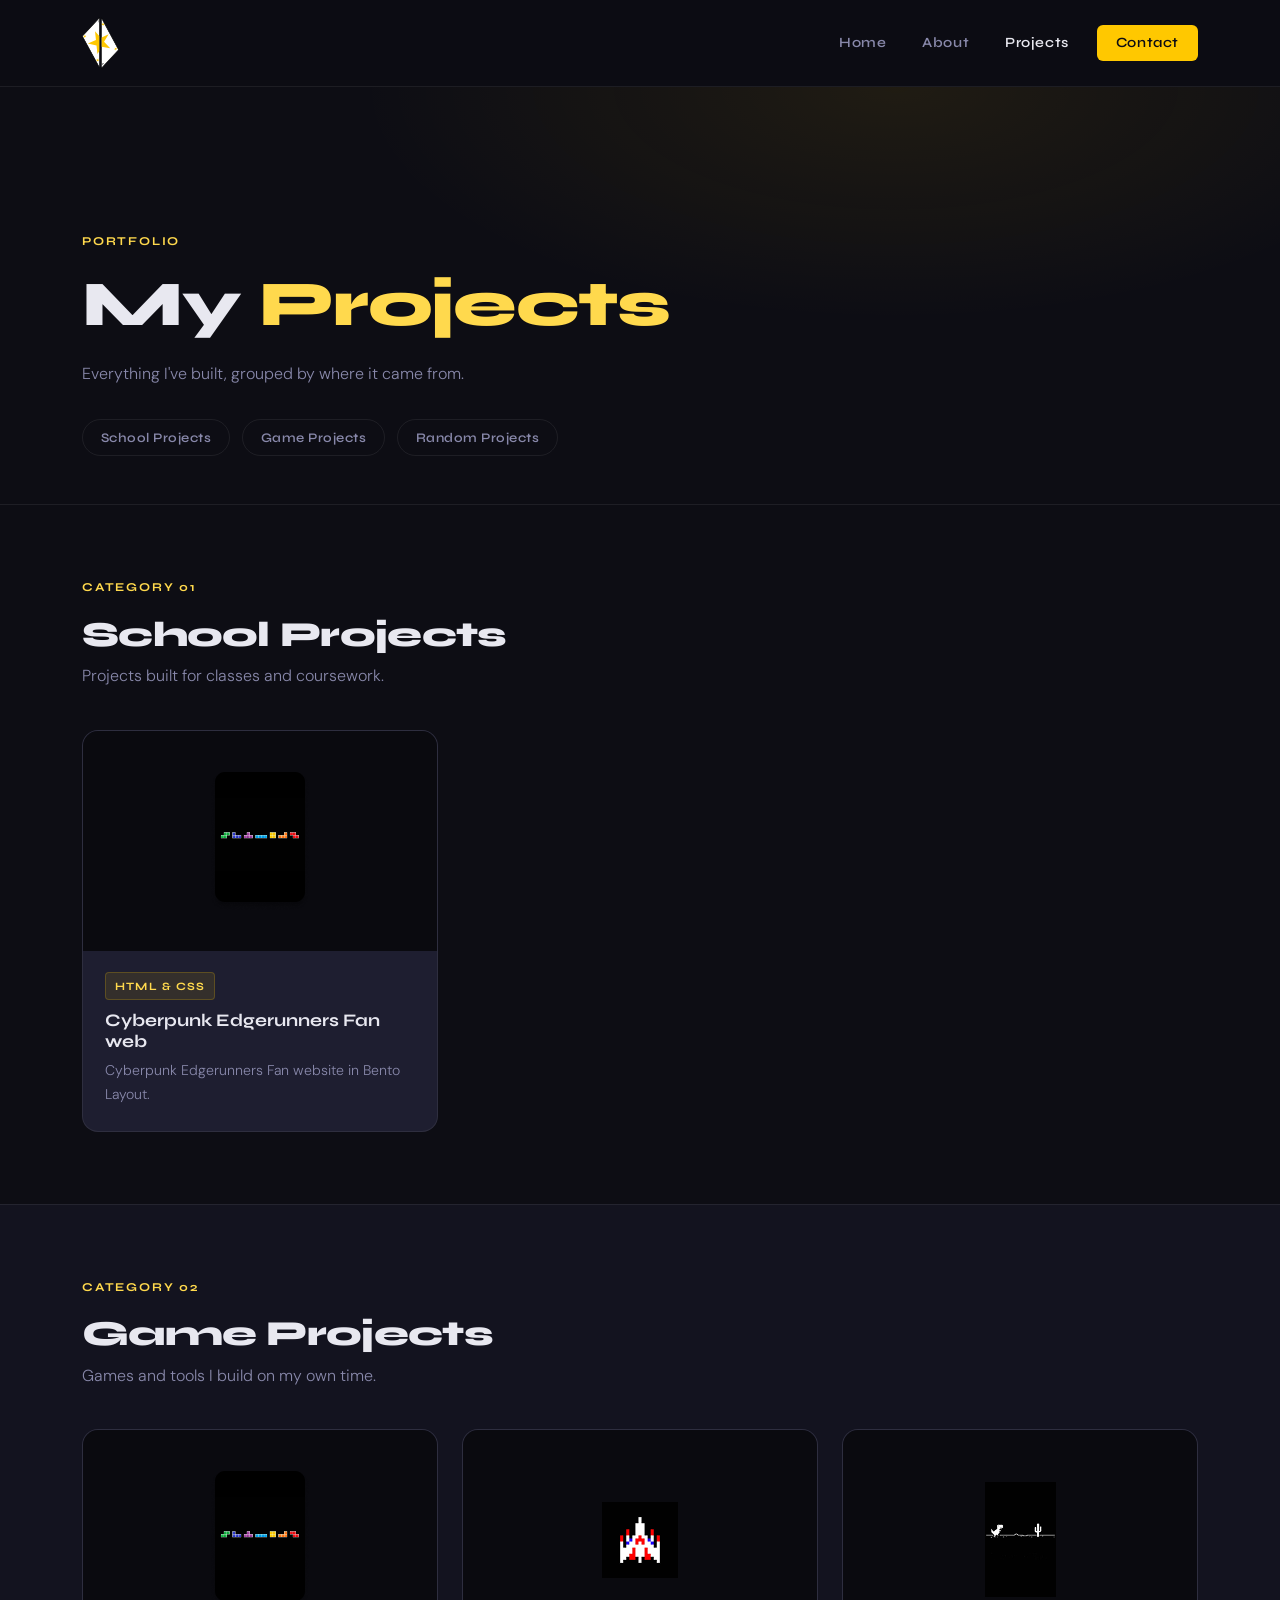
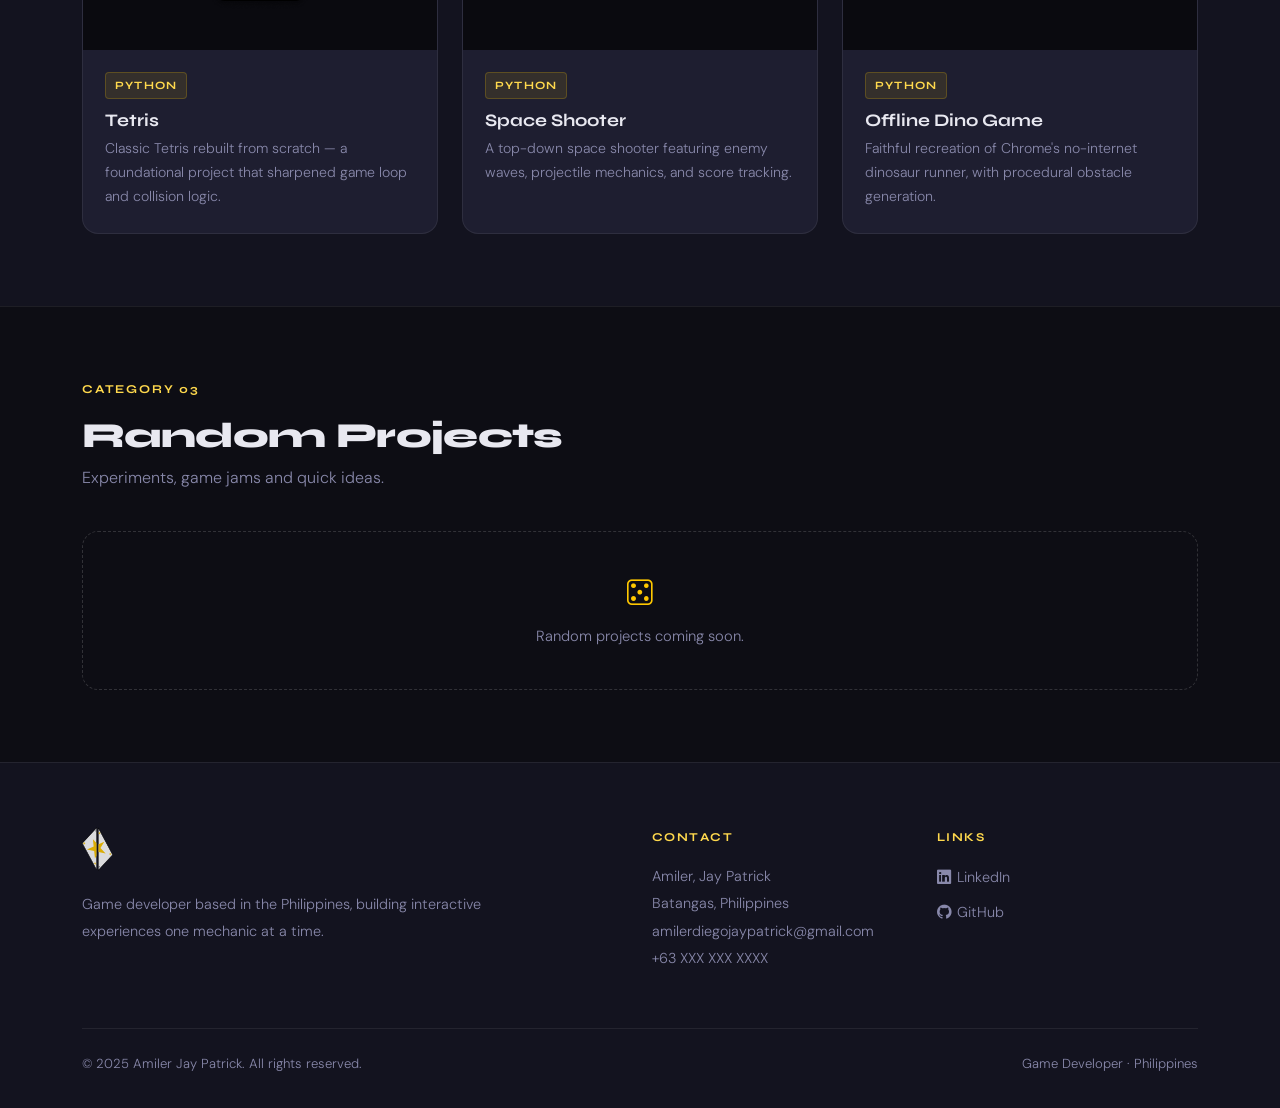
==== projects.html @ 9228428c "New Portfolio" ====
<!doctype html>
<html lang="en">

<head>
    <meta charset="utf-8">
    <meta name="viewport" content="width=device-width, initial-scale=1">
    <title>Projects — Patrick</title>
    <link rel="icon" href="assets/Amiler_Jay%20Patrick_Logo%20(9).svg">

    <!-- Bootstrap 5 + Icons -->
    <link href="https://cdn.jsdelivr.net/npm/bootstrap@5.3.3/dist/css/bootstrap.min.css" rel="stylesheet">
    <link href="https://cdn.jsdelivr.net/npm/bootstrap-icons@1.11.3/font/bootstrap-icons.min.css" rel="stylesheet">

    <!-- Google Fonts -->
    <link rel="preconnect" href="https://fonts.googleapis.com">
    <link rel="preconnect" href="https://fonts.gstatic.com" crossorigin>
    <link
        href="https://fonts.googleapis.com/css2?family=Syne:wght@400;600;700;800&family=DM+Sans:ital,wght@0,300;0,400;0,500;1,300&display=swap"
        rel="stylesheet">

    <link rel="stylesheet" href="style.css">
</head>

<body>

    <!-- NAVBAR -->
    <nav class="navbar navbar-expand-md sticky-top">
        <div class="container">
            <a class="navbar-brand" href="index.html#home" aria-label="Patrick — Home">
                <img src="Amiler_Jay Patrick_Logo (9).svg" alt="Patrick Logo">
            </a>

            <button class="navbar-toggler" type="button" data-bs-toggle="collapse" data-bs-target="#mainNav"
                aria-controls="mainNav" aria-expanded="false" aria-label="Toggle navigation">
                <span class="navbar-toggler-icon"></span>
            </button>

            <div class="collapse navbar-collapse justify-content-end" id="mainNav">
                <ul class="navbar-nav align-items-md-center gap-md-1">
                    <li class="nav-item"><a class="nav-link" href="index.html#home">Home</a></li>
                    <li class="nav-item"><a class="nav-link" href="index.html#about">About</a></li>
                    <li class="nav-item"><a class="nav-link active" href="projects.html">Projects</a></li>
                    <li class="nav-item nav-cta ms-md-2"><a class="nav-link" href="#contact">Contact</a></li>
                </ul>
            </div>
        </div>
    </nav>

    <!-- PAGE HEADER -->
    <header class="page-hero">
        <div class="container">
            <div class="section-label">Portfolio</div>
            <h1>My <em>Projects</em></h1>
            <p>Everything I've built, grouped by where it came from.</p>
            <div class="category-tabs">
                <a href="#school">School Projects</a>
                <a href="#Game">Game Projects</a>
                <a href="#random">Random Projects</a>
            </div>
        </div>
    </header>

    <!-- SCHOOL PROJECTS -->
    <section class="category-section" id="school">
        <div class="container">
            <div class="section-label">Category 01</div>
            <h2>School Projects</h2>
            <p class="category-desc">Projects built for classes and coursework.</p>
            <div class="row g-4">
                <!-- Copy a card from the Personal section here to add a school project -->
                <div class="col-md-4 col-sm-6">
                    <div class="project-card">
                        <div class="project-thumb">
                            <img src="Rectangle 4140.png" alt="Tetris project screenshot">
                        </div>
                        <div class="project-body">
                            <div class="project-tag">HTML & CSS</div>
                            <h3>Cyberpunk Edgerunners Fan web</h3>
                            <p>Cyberpunk Edgerunners Fan website in Bento Layout.</p>
                        </div>
                    </div>
                </div>
            </div>
        </div>
    </section>

    <!-- PERSONAL PROJECTS -->
    <section class="category-section alt" id="Game">
        <div class="container">
            <div class="section-label">Category 02</div>
            <h2>Game Projects</h2>
            <p class="category-desc">Games and tools I build on my own time.</p>
            <div class="row g-4">
                <div class="col-md-4 col-sm-6">
                    <div class="project-card">
                        <div class="project-thumb">
                            <img src="Rectangle 4140.png" alt="Tetris project screenshot">
                        </div>
                        <div class="project-body">
                            <div class="project-tag">Python</div>
                            <h3>Tetris</h3>
                            <p>Classic Tetris rebuilt from scratch — a foundational project that sharpened game loop and
                                collision logic.</p>
                        </div>
                    </div>
                </div>
                <div class="col-md-4 col-sm-6">
                    <div class="project-card">
                        <div class="project-thumb">
                            <img src="image 1.png" alt="Space Shooter project screenshot">
                        </div>
                        <div class="project-body">
                            <div class="project-tag">Python</div>
                            <h3>Space Shooter</h3>
                            <p>A top-down space shooter featuring enemy waves, projectile mechanics, and score tracking.
                            </p>
                        </div>
                    </div>
                </div>
                <div class="col-md-4 col-sm-6">
                    <div class="project-card">
                        <div class="project-thumb">
                            <img src="image 2.png" alt="Offline Dino Game screenshot">
                        </div>
                        <div class="project-body">
                            <div class="project-tag">Python</div>
                            <h3>Offline Dino Game</h3>
                            <p>Faithful recreation of Chrome's no-internet dinosaur runner, with procedural obstacle
                                generation.</p>
                        </div>
                    </div>
                </div>
            </div>
        </div>
    </section>

    <!-- RANDOM PROJECTS -->
    <section class="category-section" id="random">
        <div class="container">
            <div class="section-label">Category 03</div>
            <h2>Random Projects</h2>
            <p class="category-desc">Experiments, game jams and quick ideas.</p>
            <div class="row g-4">
                <div class="col-12">
                    <div class="project-empty">
                        <i class="bi bi-dice-5"></i>
                        Random projects coming soon.
                    </div>
                </div>
            </div>
        </div>
    </section>

    <!-- FOOTER / CONTACT -->
    <footer id="contact">
        <div class="container">
            <div class="row gy-4">
                <div class="col-md-5">
                    <a href="index.html#home" aria-label="Back to home">
                        <img src="Amiler_Jay Patrick_Logo (9).svg" alt="Patrick Logo"
                            style="height:44px;width:auto;margin-bottom:1.25rem;opacity:0.85;">
                    </a>
                    <p>Game developer based in the Philippines, building interactive experiences one mechanic at a time.
                    </p>
                </div>
                <div class="col-md-3 offset-md-1">
                    <div class="footer-col-title">Contact</div>
                    <p>
                        Amiler, Jay Patrick<br>
                        Batangas, Philippines<br>
                        <a href="mailto:amilerdiegojaypatrick@gmail.com">amilerdiegojaypatrick@gmail.com</a><br>
                        +63 XXX XXX XXXX
                    </p>
                </div>
                <div class="col-md-3">
                    <div class="footer-col-title">Links</div>
                    <ul class="footer-links">
                        <li>
                            <a href="https://www.linkedin.com/in/jay-patrick-amiler-4705bb403/" target="_blank"
                                rel="noopener">
                                <i class="bi bi-linkedin"></i> LinkedIn
                            </a>
                        </li>
                        <li>
                            <a href="https://github.com/Patrick-Star-662006" target="_blank" rel="noopener">
                                <i class="bi bi-github"></i> GitHub
                            </a>
                        </li>
                    </ul>
                </div>
            </div>
            <div class="footer-bottom d-flex flex-wrap justify-content-between gap-2">
                <span>© 2025 Amiler Jay Patrick. All rights reserved.</span>
                <span>Game Developer · Philippines</span>
            </div>
        </div>
    </footer>

    <script src="https://cdn.jsdelivr.net/npm/bootstrap@5.3.3/dist/js/bootstrap.bundle.min.js"></script>
</body>

</html>
---- style.css ----
*,
*::before,
*::after {
  box-sizing: border-box;
}

:root {
  --accent: #FFC800;
  --accent-light: #FFD94D;
  --accent-glow: rgba(255, 200, 0, 0.35);
  --on-accent: #0D0D14;
  --dark: #0D0D14;
  --dark-2: #13131F;
  --dark-3: #1A1A2E;
  --surface: #1E1E30;
  --text: #E8E8F0;
  --muted: #8888AA;
  --border: rgba(255, 255, 255, 0.07);
}

html {
  scroll-behavior: smooth;
}

section[id],
footer[id] {
  scroll-margin-top: 80px;
}

body {
  background-color: var(--dark);
  color: var(--text);
  font-family: 'DM Sans', sans-serif;
  font-weight: 300;
  font-size: 16px;
  line-height: 1.7;
  overflow-x: hidden;
}

h1,
h2,
h3,
h4,
.navbar-brand,
.section-label {
  font-family: 'Syne', sans-serif;
}

em {
  font-style: normal;
  color: var(--accent-light);
}

/* ── SCROLLBAR ── */
::-webkit-scrollbar {
  width: 6px;
}

::-webkit-scrollbar-track {
  background: var(--dark);
}

::-webkit-scrollbar-thumb {
  background: var(--accent);
  border-radius: 3px;
}

/* ── NAVBAR ── */
.navbar {
  background: rgba(13, 13, 20, 0.95) !important;
  backdrop-filter: blur(12px);
  -webkit-backdrop-filter: blur(12px);
  border-bottom: 1px solid var(--border);
  padding: 0.75rem 0;
}

.navbar-brand img {
  height: 52px;
  width: auto;
}

.navbar-nav .nav-link {
  color: var(--muted) !important;
  font-family: 'Syne', sans-serif;
  font-size: 0.88rem;
  font-weight: 600;
  letter-spacing: 0.04em;
  padding: 0.4rem 1rem !important;
  transition: color 0.2s;
}

.navbar-nav .nav-link:hover,
.navbar-nav .nav-link.active {
  color: var(--text) !important;
}

.nav-cta .nav-link {
  background: var(--accent);
  color: var(--on-accent) !important;
  border-radius: 6px;
  padding: 0.4rem 1.2rem !important;
  transition: background 0.2s, box-shadow 0.2s;
}

.nav-cta .nav-link:hover,
.nav-cta .nav-link.active {
  background: var(--accent-light);
  box-shadow: 0 0 16px var(--accent-glow);
  color: var(--on-accent) !important;
}

.navbar-toggler {
  border: 1px solid var(--border);
  padding: 0.3rem 0.6rem;
}

.navbar-toggler-icon {
  filter: invert(1) brightness(0.7);
}

/* ── HERO ── */
#home {
  min-height: 100vh;
  display: flex;
  align-items: center;
  background:
    radial-gradient(ellipse 60% 50% at 70% 50%, rgba(255, 200, 0, 0.10) 0%, transparent 70%),
    var(--dark);
  padding: 6rem 0 4rem;
  position: relative;
  overflow: hidden;
}

#home::before {
  content: '';
  position: absolute;
  inset: 0;
  background-image:
    linear-gradient(var(--border) 1px, transparent 1px),
    linear-gradient(90deg, var(--border) 1px, transparent 1px);
  background-size: 48px 48px;
  -webkit-mask-image: radial-gradient(ellipse 80% 80% at 50% 50%, black 30%, transparent 100%);
  mask-image: radial-gradient(ellipse 80% 80% at 50% 50%, black 30%, transparent 100%);
  pointer-events: none;
}

#home .container {
  position: relative;
  z-index: 1;
}

.hero-label {
  display: inline-flex;
  align-items: center;
  gap: 0.5rem;
  font-family: 'Syne', sans-serif;
  font-size: 0.78rem;
  font-weight: 600;
  letter-spacing: 0.1em;
  text-transform: uppercase;
  color: var(--accent-light);
  border: 1px solid rgba(255, 200, 0, 0.3);
  background: rgba(255, 200, 0, 0.08);
  padding: 0.35rem 0.9rem;
  border-radius: 999px;
  margin-bottom: 1.5rem;
}

.hero-label::before {
  content: '';
  width: 7px;
  height: 7px;
  border-radius: 50%;
  background: #4ADE80;
  box-shadow: 0 0 8px #4ADE80;
  animation: pulse-dot 2s ease-in-out infinite;
}

@keyframes pulse-dot {

  0%,
  100% {
    opacity: 1;
  }

  50% {
    opacity: 0.4;
  }
}

#home h1 {
  font-size: clamp(2.8rem, 6vw, 5rem);
  font-weight: 800;
  line-height: 1.08;
  letter-spacing: -0.02em;
  margin-bottom: 1.5rem;
}

#home p.lead {
  color: var(--muted);
  font-size: 1.05rem;
  max-width: 460px;
  margin-bottom: 2.5rem;
}

.btn-primary-custom {
  display: inline-block;
  background: var(--accent);
  color: var(--on-accent);
  border: none;
  border-radius: 8px;
  padding: 0.75rem 1.75rem;
  font-family: 'Syne', sans-serif;
  font-weight: 700;
  font-size: 0.9rem;
  letter-spacing: 0.03em;
  text-decoration: none;
  transition: background 0.2s, box-shadow 0.2s, transform 0.15s;
}

.btn-primary-custom:hover {
  background: var(--accent-light);
  color: var(--on-accent);
  box-shadow: 0 0 24px var(--accent-glow);
  transform: translateY(-2px);
}

.btn-outline-custom {
  display: inline-block;
  background: transparent;
  color: var(--text);
  border: 1px solid rgba(255, 255, 255, 0.2);
  border-radius: 8px;
  padding: 0.75rem 1.75rem;
  font-family: 'Syne', sans-serif;
  font-weight: 600;
  font-size: 0.9rem;
  letter-spacing: 0.03em;
  text-decoration: none;
  transition: border-color 0.2s, color 0.2s, transform 0.15s;
}

.btn-outline-custom:hover {
  border-color: var(--accent-light);
  color: var(--accent-light);
  transform: translateY(-2px);
}

.hero-img-wrap {
  position: relative;
  max-width: 380px;
  margin: 0 auto;
}

.hero-img-wrap::before {
  content: '';
  position: absolute;
  inset: -3px;
  background: linear-gradient(135deg, var(--accent), transparent 60%);
  border-radius: 20px;
  z-index: 0;
}

.hero-img-wrap img {
  position: relative;
  z-index: 1;
  width: 100%;
  border-radius: 18px;
  display: block;
  object-fit: cover;
  aspect-ratio: 4/5;
}

/* ── ABOUT ── */
#about {
  background: var(--dark-2);
  padding: 7rem 0;
  border-top: 1px solid var(--border);
  border-bottom: 1px solid var(--border);
}

.section-label {
  font-size: 0.75rem;
  font-weight: 700;
  letter-spacing: 0.15em;
  text-transform: uppercase;
  color: var(--accent-light);
  margin-bottom: 1rem;
}

#about h2 {
  font-size: clamp(2rem, 4vw, 3rem);
  font-weight: 800;
  letter-spacing: -0.02em;
  margin-bottom: 1.25rem;
}

#about p {
  color: var(--muted);
  max-width: 480px;
}

.about-img-wrap {
  position: relative;
  max-width: 360px;
  margin: 0 auto 2rem;
}

.about-img-wrap::after {
  content: '';
  position: absolute;
  bottom: -16px;
  right: -16px;
  width: 100%;
  height: 100%;
  border: 2px solid var(--accent);
  border-radius: 18px;
  z-index: 0;
  opacity: 0.35;
}

.about-img-wrap img {
  position: relative;
  z-index: 1;
  width: 100%;
  border-radius: 16px;
  display: block;
  object-fit: cover;
  aspect-ratio: 4/5;
}

/* ── PROJECTS ── */
#projects {
  padding: 7rem 0;
  background: var(--dark);
}

#projects h2 {
  font-size: clamp(1.8rem, 3.5vw, 2.6rem);
  font-weight: 800;
  letter-spacing: -0.02em;
  margin-bottom: 0.5rem;
}

.project-card {
  background: var(--surface);
  border: 1px solid var(--border);
  border-radius: 16px;
  overflow: hidden;
  transition: transform 0.25s, box-shadow 0.25s, border-color 0.25s;
  height: 100%;
}

.project-card:hover {
  transform: translateY(-6px);
  box-shadow: 0 16px 40px rgba(0, 0, 0, 0.5), 0 0 0 1px rgba(255, 200, 0, 0.3);
  border-color: var(--accent-light);
}

.project-thumb {
  height: 220px;
  overflow: hidden;
  background: #0a0a0f;
  display: flex;
  align-items: center;
  justify-content: center;
  padding: 1.5rem;
}

.project-thumb img {
  max-width: 100%;
  max-height: 100%;
  object-fit: contain;
  transition: transform 0.4s;
}

.project-card:hover .project-thumb img {
  transform: scale(1.05);
}

.project-body {
  padding: 1.25rem 1.4rem 1.5rem;
}

.project-tag {
  display: inline-block;
  font-family: 'Syne', sans-serif;
  font-size: 0.7rem;
  font-weight: 700;
  letter-spacing: 0.1em;
  text-transform: uppercase;
  color: var(--accent-light);
  background: rgba(255, 200, 0, 0.1);
  border: 1px solid rgba(255, 200, 0, 0.2);
  border-radius: 4px;
  padding: 0.2rem 0.55rem;
  margin-bottom: 0.65rem;
}

.project-body h3 {
  font-size: 1.1rem;
  font-weight: 700;
  margin-bottom: 0.4rem;
  color: var(--text);
}

.project-body p {
  font-size: 0.88rem;
  color: var(--muted);
  margin-bottom: 0;
}

/* ── FOOTER ── */
footer {
  background: var(--dark-2);
  border-top: 1px solid var(--border);
  padding: 4rem 0 2rem;
}

.footer-col-title {
  font-family: 'Syne', sans-serif;
  font-size: 0.75rem;
  font-weight: 700;
  letter-spacing: 0.12em;
  text-transform: uppercase;
  color: var(--accent-light);
  margin-bottom: 1rem;
}

footer p {
  color: var(--muted);
  font-size: 0.9rem;
  line-height: 1.9;
}

footer a {
  color: var(--muted);
  text-decoration: none;
  transition: color 0.2s;
}

footer a:hover {
  color: var(--accent-light);
}

.footer-links {
  list-style: none;
  padding: 0;
  margin: 0;
}

.footer-links li {
  margin-bottom: 0.5rem;
}

.footer-links a {
  display: inline-flex;
  align-items: center;
  gap: 0.4rem;
  font-size: 0.9rem;
}

.footer-bottom {
  border-top: 1px solid var(--border);
  margin-top: 2.5rem;
  padding-top: 1.5rem;
  color: var(--muted);
  font-size: 0.82rem;
}

/* ── ANIMATIONS ── */
@keyframes fadeUp {
  from {
    opacity: 0;
    transform: translateY(24px);
  }

  to {
    opacity: 1;
    transform: translateY(0);
  }
}

#home .col-lg-6 {
  animation: fadeUp 0.7s ease both;
}

#home .hero-img-wrap {
  animation: fadeUp 0.7s 0.15s ease both;
}

@media (prefers-reduced-motion: reduce) {
  * {
    animation: none !important;
    transition: none !important;
  }

  html {
    scroll-behavior: auto;
  }
}

/* ── PROJECT CATEGORIES (home page) ── */
.category-card {
  display: block;
  height: 100%;
  background: var(--surface);
  border: 1px solid var(--border);
  border-radius: 16px;
  padding: 2rem 1.75rem;
  color: var(--text);
  text-decoration: none;
  transition: transform 0.25s, box-shadow 0.25s, border-color 0.25s;
}

.category-card:hover {
  transform: translateY(-6px);
  box-shadow: 0 16px 40px rgba(0, 0, 0, 0.5), 0 0 0 1px rgba(255, 200, 0, 0.3);
  border-color: var(--accent-light);
  color: var(--text);
}

.category-icon {
  width: 52px;
  height: 52px;
  display: flex;
  align-items: center;
  justify-content: center;
  font-size: 1.5rem;
  color: var(--accent);
  background: rgba(255, 200, 0, 0.1);
  border: 1px solid rgba(255, 200, 0, 0.2);
  border-radius: 12px;
  margin-bottom: 1.25rem;
}

.category-card h3 {
  font-size: 1.25rem;
  font-weight: 700;
  margin-bottom: 0.5rem;
}

.category-card p {
  font-size: 0.9rem;
  color: var(--muted);
  margin-bottom: 1.25rem;
}

.category-link {
  font-family: 'Syne', sans-serif;
  font-size: 0.82rem;
  font-weight: 700;
  letter-spacing: 0.04em;
  color: var(--accent-light);
}

/* ── PROJECTS PAGE ── */
.page-hero {
  padding: 9rem 0 3rem;
  background:
    radial-gradient(ellipse 60% 80% at 70% 0%, rgba(255, 200, 0, 0.08) 0%, transparent 70%),
    var(--dark);
}

.page-hero h1 {
  font-size: clamp(2.4rem, 5vw, 4rem);
  font-weight: 800;
  letter-spacing: -0.02em;
  margin-bottom: 1rem;
}

.page-hero p {
  color: var(--muted);
  max-width: 520px;
}

.category-tabs {
  display: flex;
  flex-wrap: wrap;
  gap: 0.75rem;
  margin-top: 2rem;
}

.category-tabs a {
  font-family: 'Syne', sans-serif;
  font-size: 0.82rem;
  font-weight: 600;
  letter-spacing: 0.04em;
  color: var(--muted);
  text-decoration: none;
  border: 1px solid var(--border);
  border-radius: 999px;
  padding: 0.4rem 1.1rem;
  transition: color 0.2s, border-color 0.2s;
}

.category-tabs a:hover {
  color: var(--accent-light);
  border-color: var(--accent-light);
}

.category-section {
  padding: 4.5rem 0;
  border-top: 1px solid var(--border);
}

.category-section.alt {
  background: var(--dark-2);
}

.category-section h2 {
  font-size: clamp(1.6rem, 3vw, 2.2rem);
  font-weight: 800;
  letter-spacing: -0.02em;
  margin-bottom: 0.4rem;
}

.category-section .category-desc {
  color: var(--muted);
  margin-bottom: 2.5rem;
}

.project-empty {
  border: 1px dashed rgba(255, 255, 255, 0.15);
  border-radius: 16px;
  padding: 2.5rem 1.5rem;
  text-align: center;
  color: var(--muted);
  font-size: 0.92rem;
}

.project-empty i {
  display: block;
  font-size: 1.6rem;
  color: var(--accent);
  margin-bottom: 0.5rem;
}
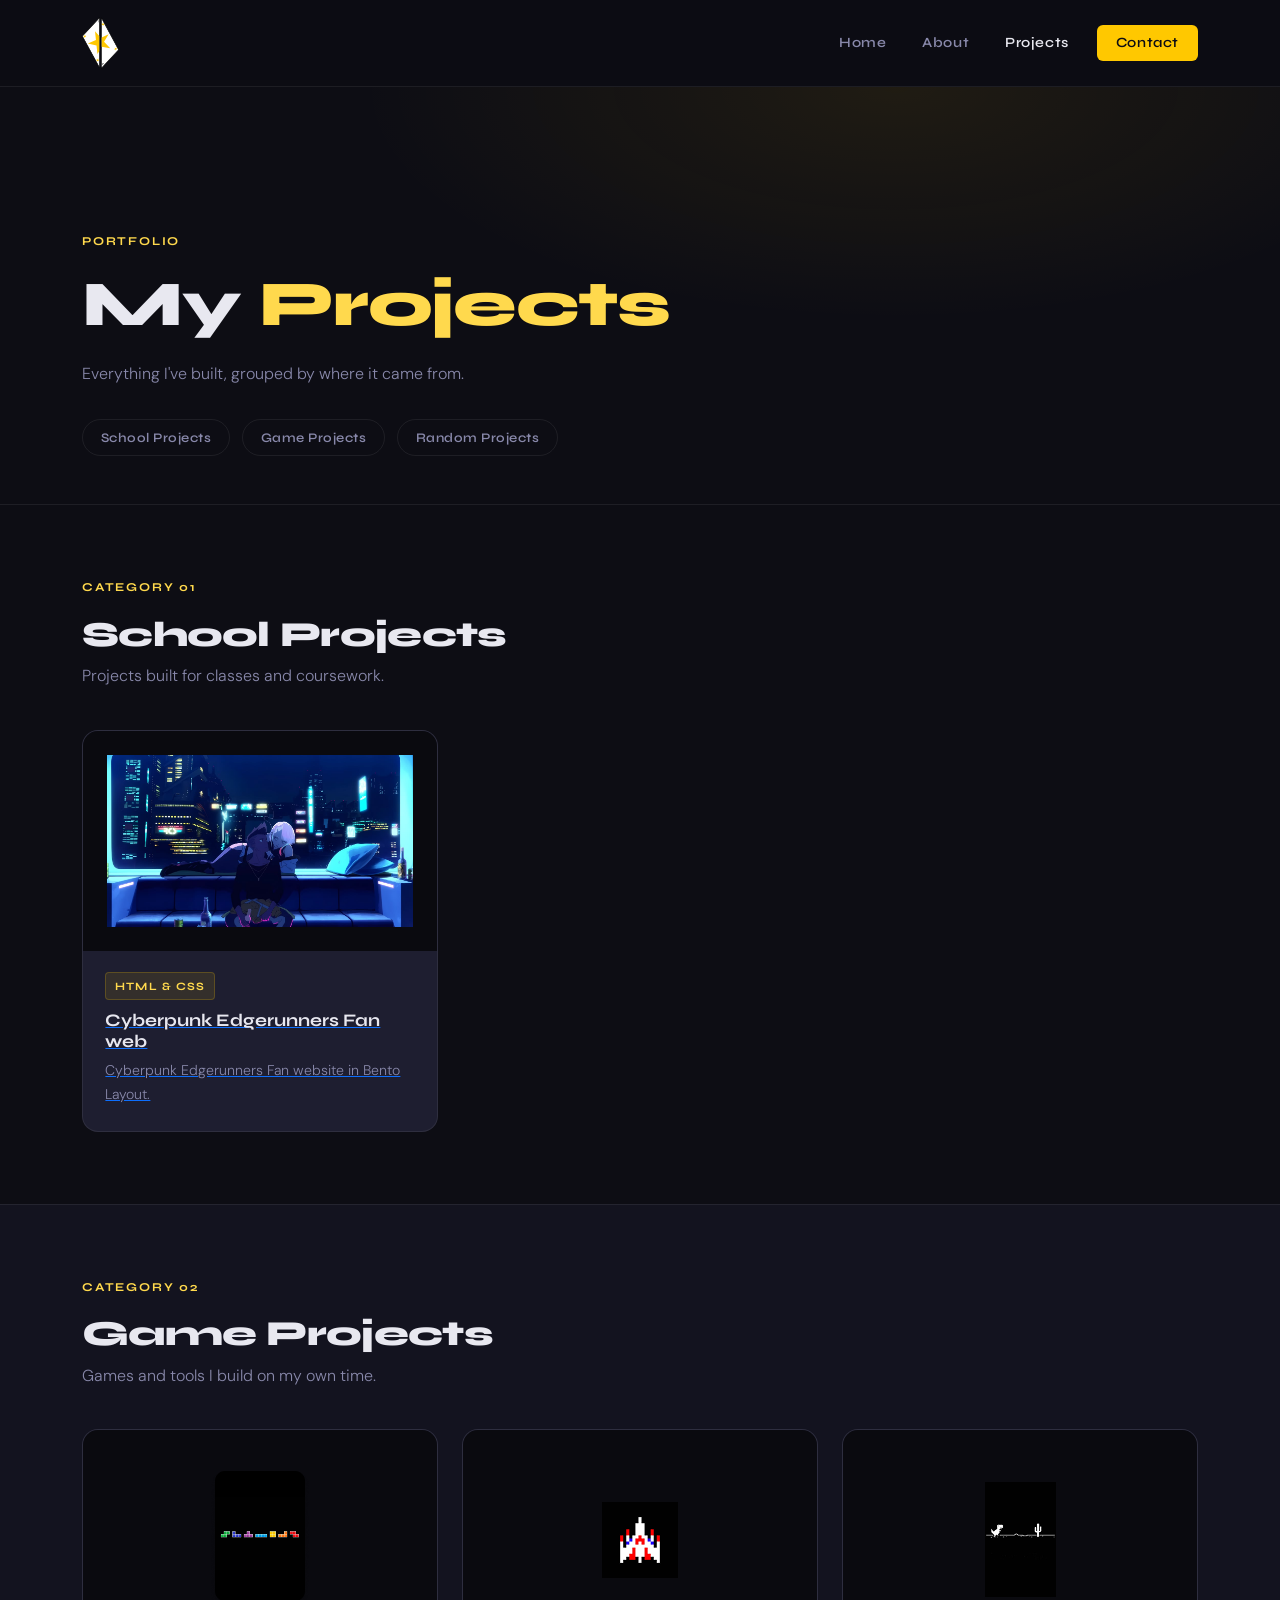
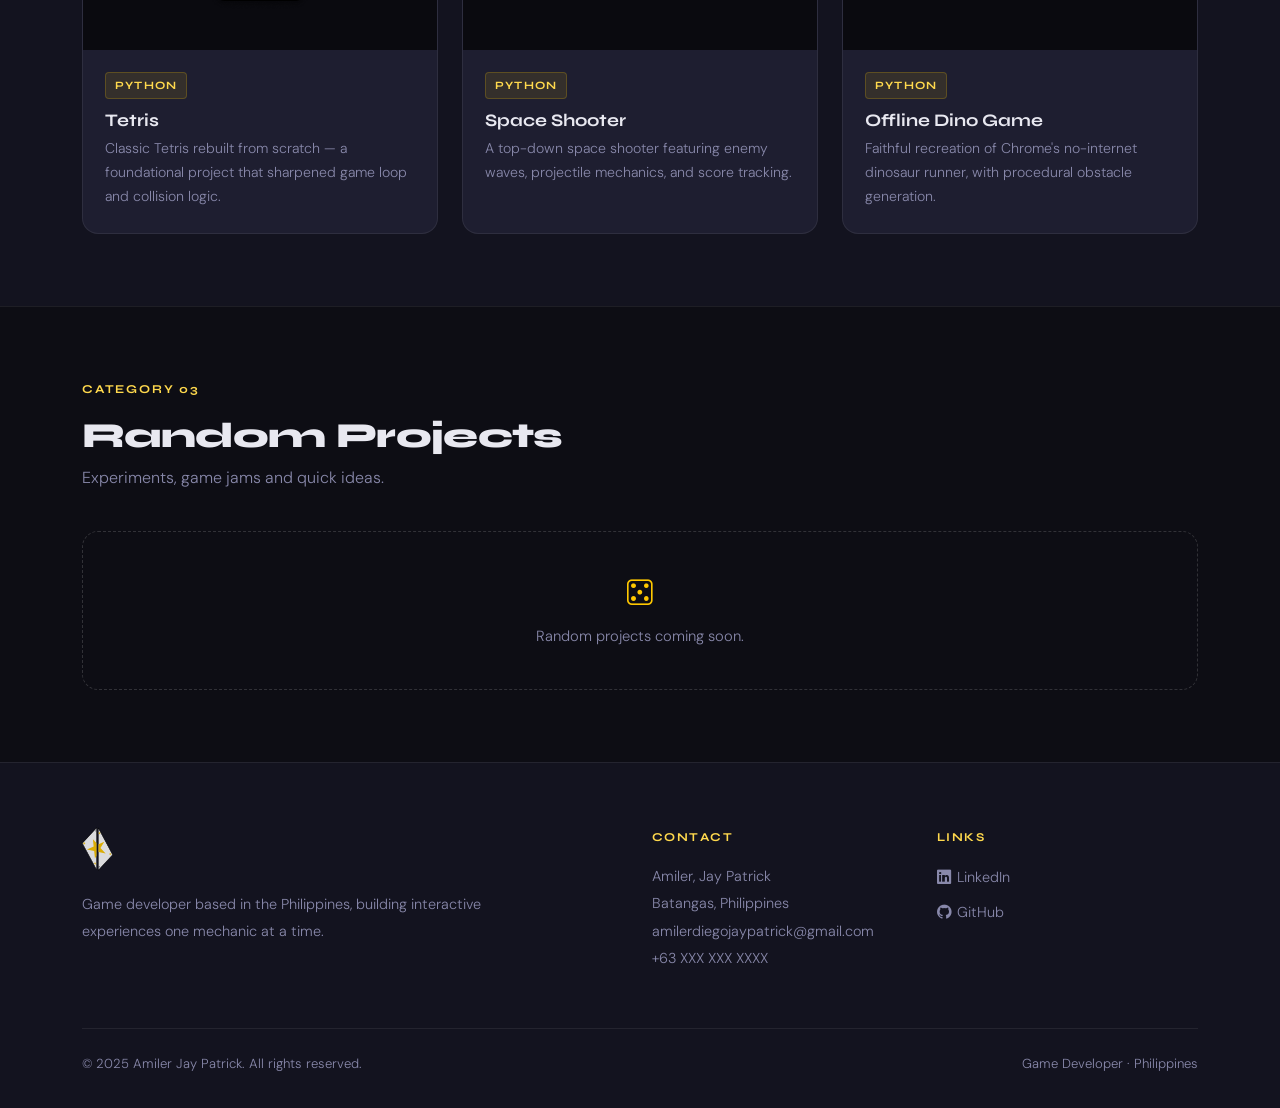
==== commit bad6da7c: "Final upadte" ====
--- a/projects.html
+++ b/projects.html
@@ -69,16 +69,18 @@
             <div class="row g-4">
                 <!-- Copy a card from the Personal section here to add a school project -->
                 <div class="col-md-4 col-sm-6">
-                    <div class="project-card">
-                        <div class="project-thumb">
-                            <img src="Rectangle 4140.png" alt="Tetris project screenshot">
-                        </div>
-                        <div class="project-body">
-                            <div class="project-tag">HTML & CSS</div>
-                            <h3>Cyberpunk Edgerunners Fan web</h3>
-                            <p>Cyberpunk Edgerunners Fan website in Bento Layout.</p>
-                        </div>
-                    </div>
+                    <a href="https://patrick-star-662006.github.io/Web_Dev_Activities-/ACT_1/" class="project-link" target="_blank" rel="noopener">
+                        <div class="project-card">
+                            <div class="project-thumb">
+                                <img src="e61c165c711c73c4babffd31745c811e.jpg" alt="Cyberpunk Edgerunners">
+                            </div>
+                            <div class="project-body">
+                                <div class="project-tag">HTML & CSS</div>
+                                <h3>Cyberpunk Edgerunners Fan web</h3>
+                                <p>Cyberpunk Edgerunners Fan website in Bento Layout.</p>
+                            </div>
+                        </div>
+                    </a>
                 </div>
             </div>
         </div>
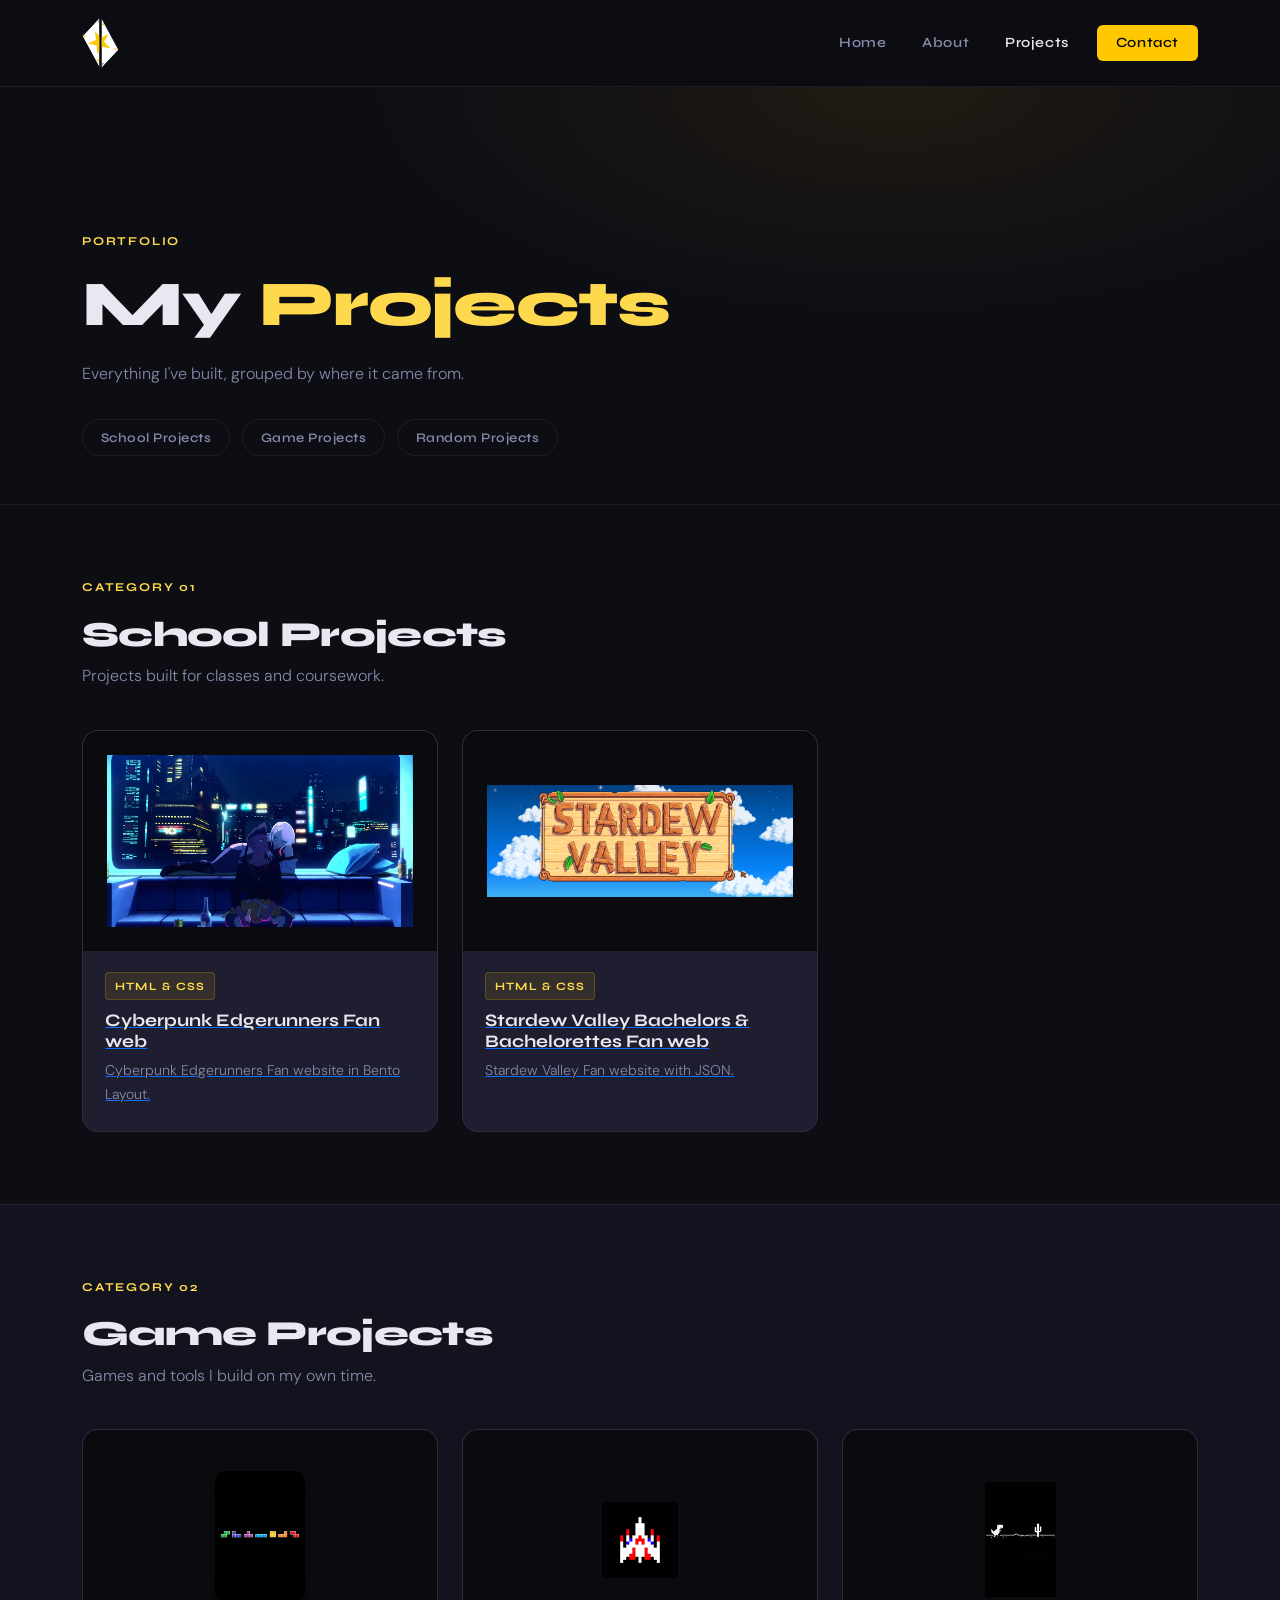
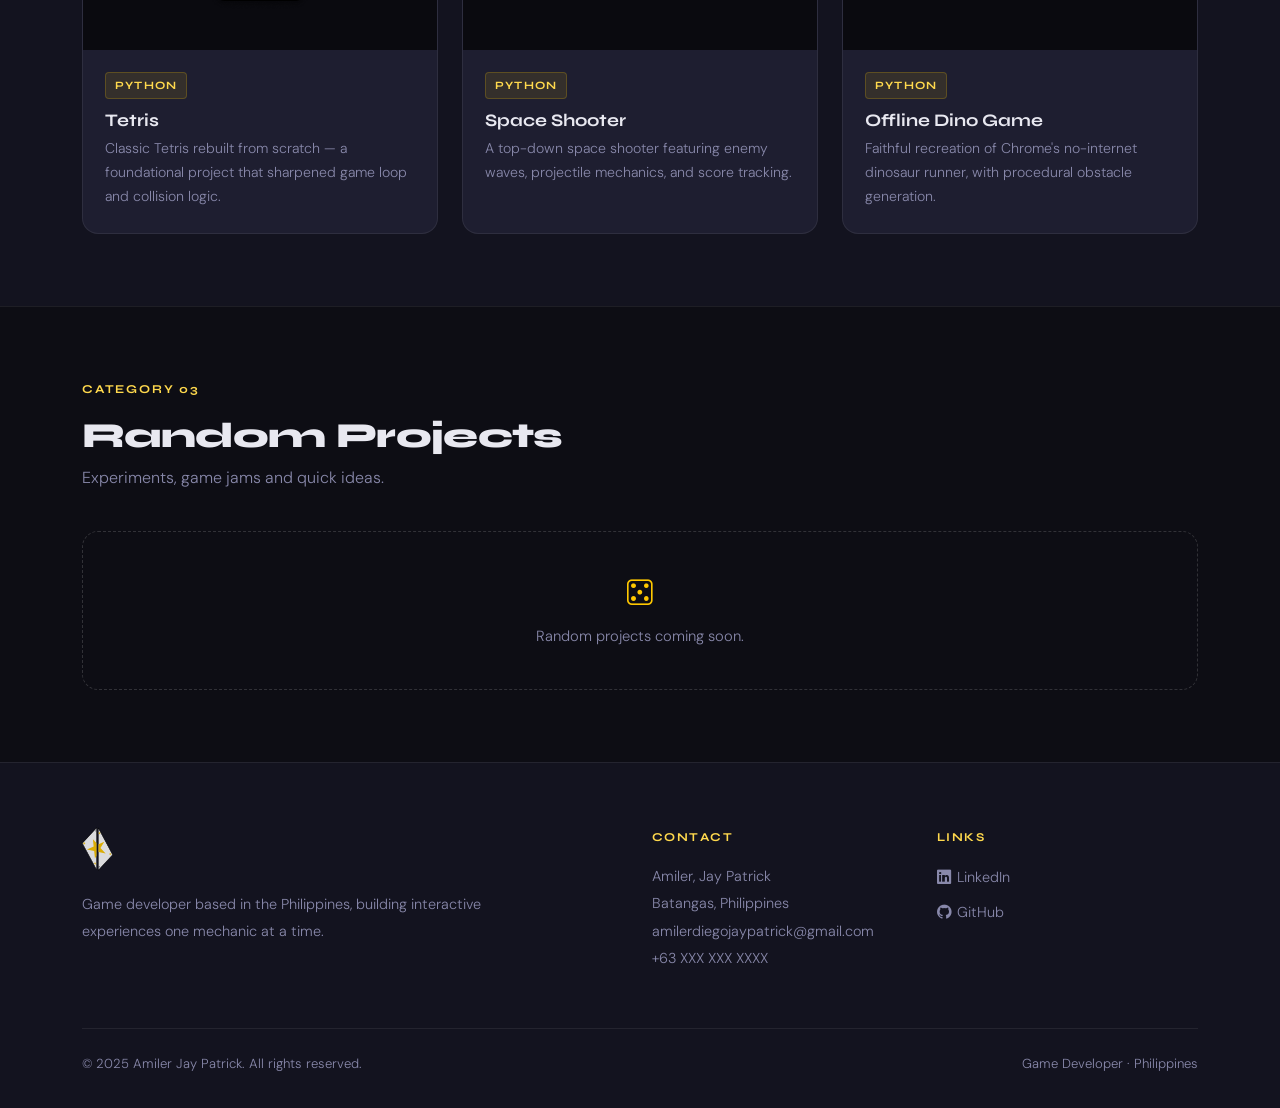
==== commit 358d9bcf: "Added the SDV proj" ====
--- a/projects.html
+++ b/projects.html
@@ -72,7 +72,7 @@
                     <a href="https://patrick-star-662006.github.io/Web_Dev_Activities-/ACT_1/" class="project-link" target="_blank" rel="noopener">
                         <div class="project-card">
                             <div class="project-thumb">
-                                <img src="e61c165c711c73c4babffd31745c811e.jpg" alt="Cyberpunk Edgerunners">
+                                <img src="images/Cyberpunk.jpg" alt="Cyberpunk Edgerunners">
                             </div>
                             <div class="project-body">
                                 <div class="project-tag">HTML & CSS</div>
@@ -82,6 +82,20 @@
                         </div>
                     </a>
                 </div>
+                <div class="col-md-4 col-sm-6">
+                    <a href="https://patrick-star-662006.github.io/Web_Dev_Activities-/ACT_2/" class="project-link" target="_blank" rel="noopener">
+                        <div class="project-card">
+                            <div class="project-thumb">
+                                <img src="images/Stardew.png" alt="Cyberpunk Edgerunners">
+                            </div>
+                            <div class="project-body">
+                                <div class="project-tag">HTML & CSS</div>
+                                <h3>Stardew Valley Bachelors & Bachelorettes Fan web</h3>
+                                <p>Stardew Valley Fan website with JSON.</p>
+                            </div>
+                        </div>
+                    </a>
+                </div>
             </div>
         </div>
     </section>
@@ -96,7 +110,7 @@
                 <div class="col-md-4 col-sm-6">
                     <div class="project-card">
                         <div class="project-thumb">
-                            <img src="Rectangle 4140.png" alt="Tetris project screenshot">
+                            <img src="images/Rectangle 4140.png" alt="Tetris project screenshot">
                         </div>
                         <div class="project-body">
                             <div class="project-tag">Python</div>
@@ -109,7 +123,7 @@
                 <div class="col-md-4 col-sm-6">
                     <div class="project-card">
                         <div class="project-thumb">
-                            <img src="image 1.png" alt="Space Shooter project screenshot">
+                            <img src="images/image 1.png" alt="Space Shooter project screenshot">
                         </div>
                         <div class="project-body">
                             <div class="project-tag">Python</div>
@@ -122,7 +136,7 @@
                 <div class="col-md-4 col-sm-6">
                     <div class="project-card">
                         <div class="project-thumb">
-                            <img src="image 2.png" alt="Offline Dino Game screenshot">
+                            <img src="images/image 2.png" alt="Offline Dino Game screenshot">
                         </div>
                         <div class="project-body">
                             <div class="project-tag">Python</div>
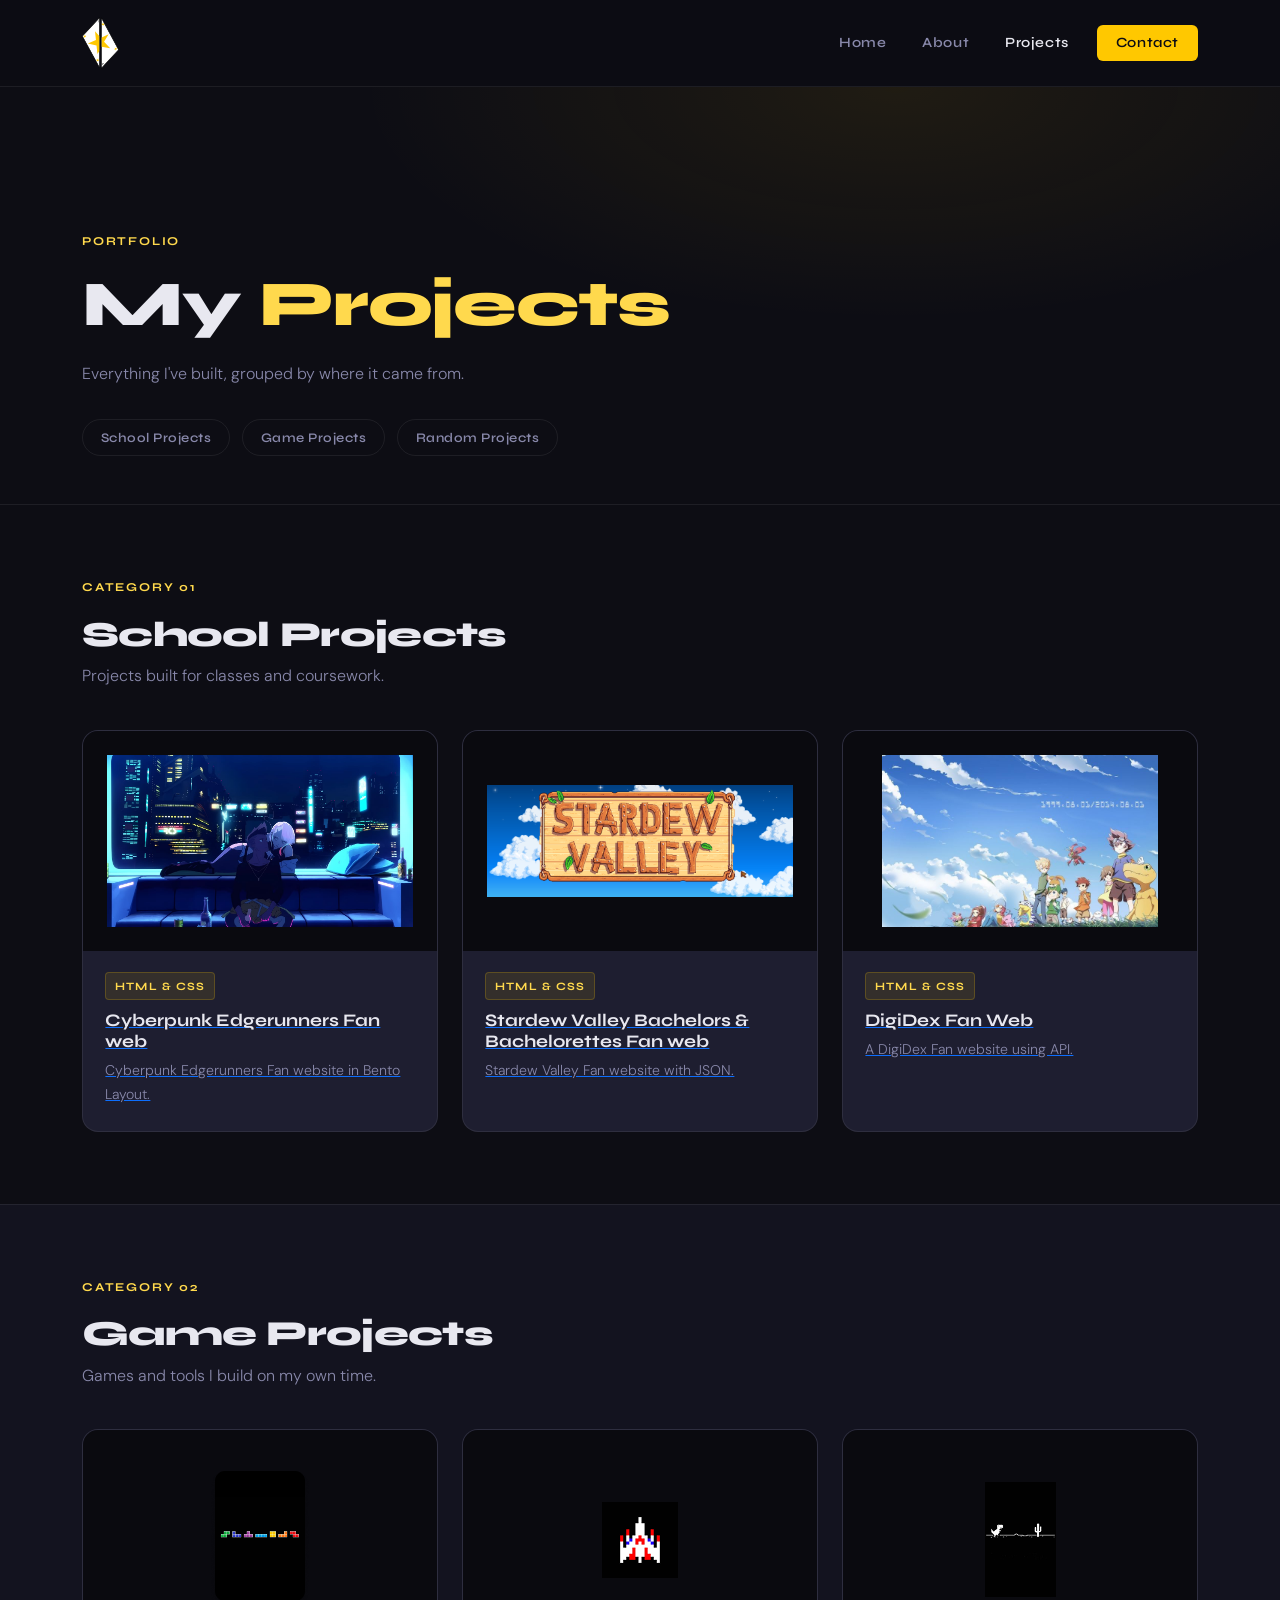
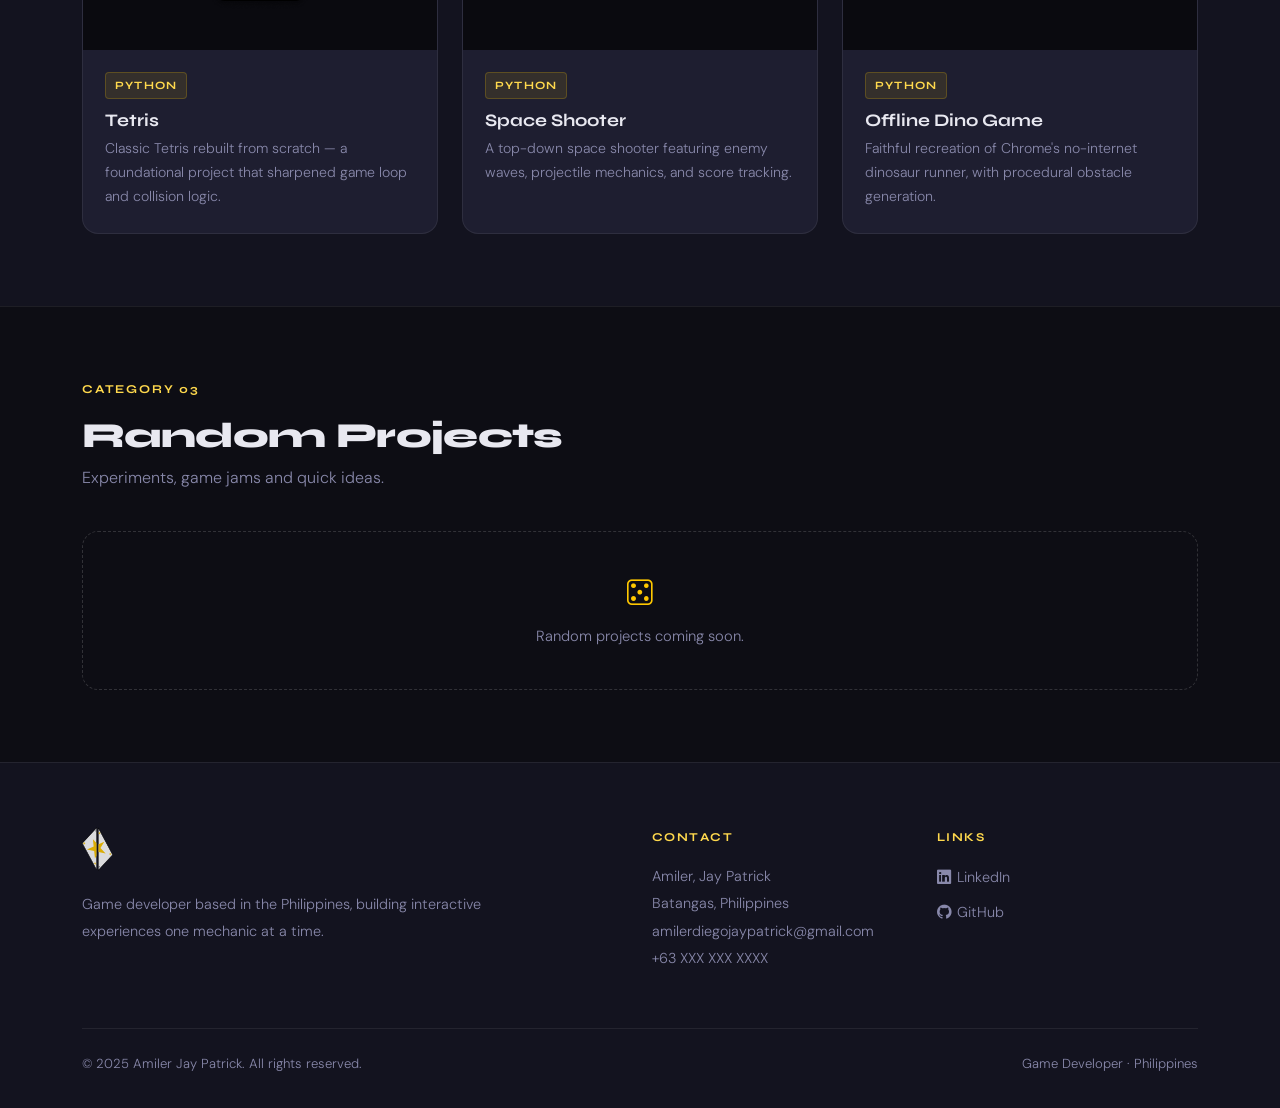
==== commit a4680bc1: "DigiDex Added" ====
--- a/projects.html
+++ b/projects.html
@@ -92,6 +92,20 @@
                                 <div class="project-tag">HTML & CSS</div>
                                 <h3>Stardew Valley Bachelors & Bachelorettes Fan web</h3>
                                 <p>Stardew Valley Fan website with JSON.</p>
+                            </div>
+                        </div>
+                    </a>
+                </div>
+                <div class="col-md-4 col-sm-6">
+                    <a href="https://patrick-star-662006.github.io/Web_Dev_Activities-/ACT_3/" class="project-link" target="_blank" rel="noopener">
+                        <div class="project-card">
+                            <div class="project-thumb">
+                                <img src="images/Amazing!.jpg" alt="Cyberpunk Edgerunners">
+                            </div>
+                            <div class="project-body">
+                                <div class="project-tag">HTML & CSS</div>
+                                <h3>DigiDex Fan Web</h3>
+                                <p>A DigiDex Fan website using API.</p>
                             </div>
                         </div>
                     </a>
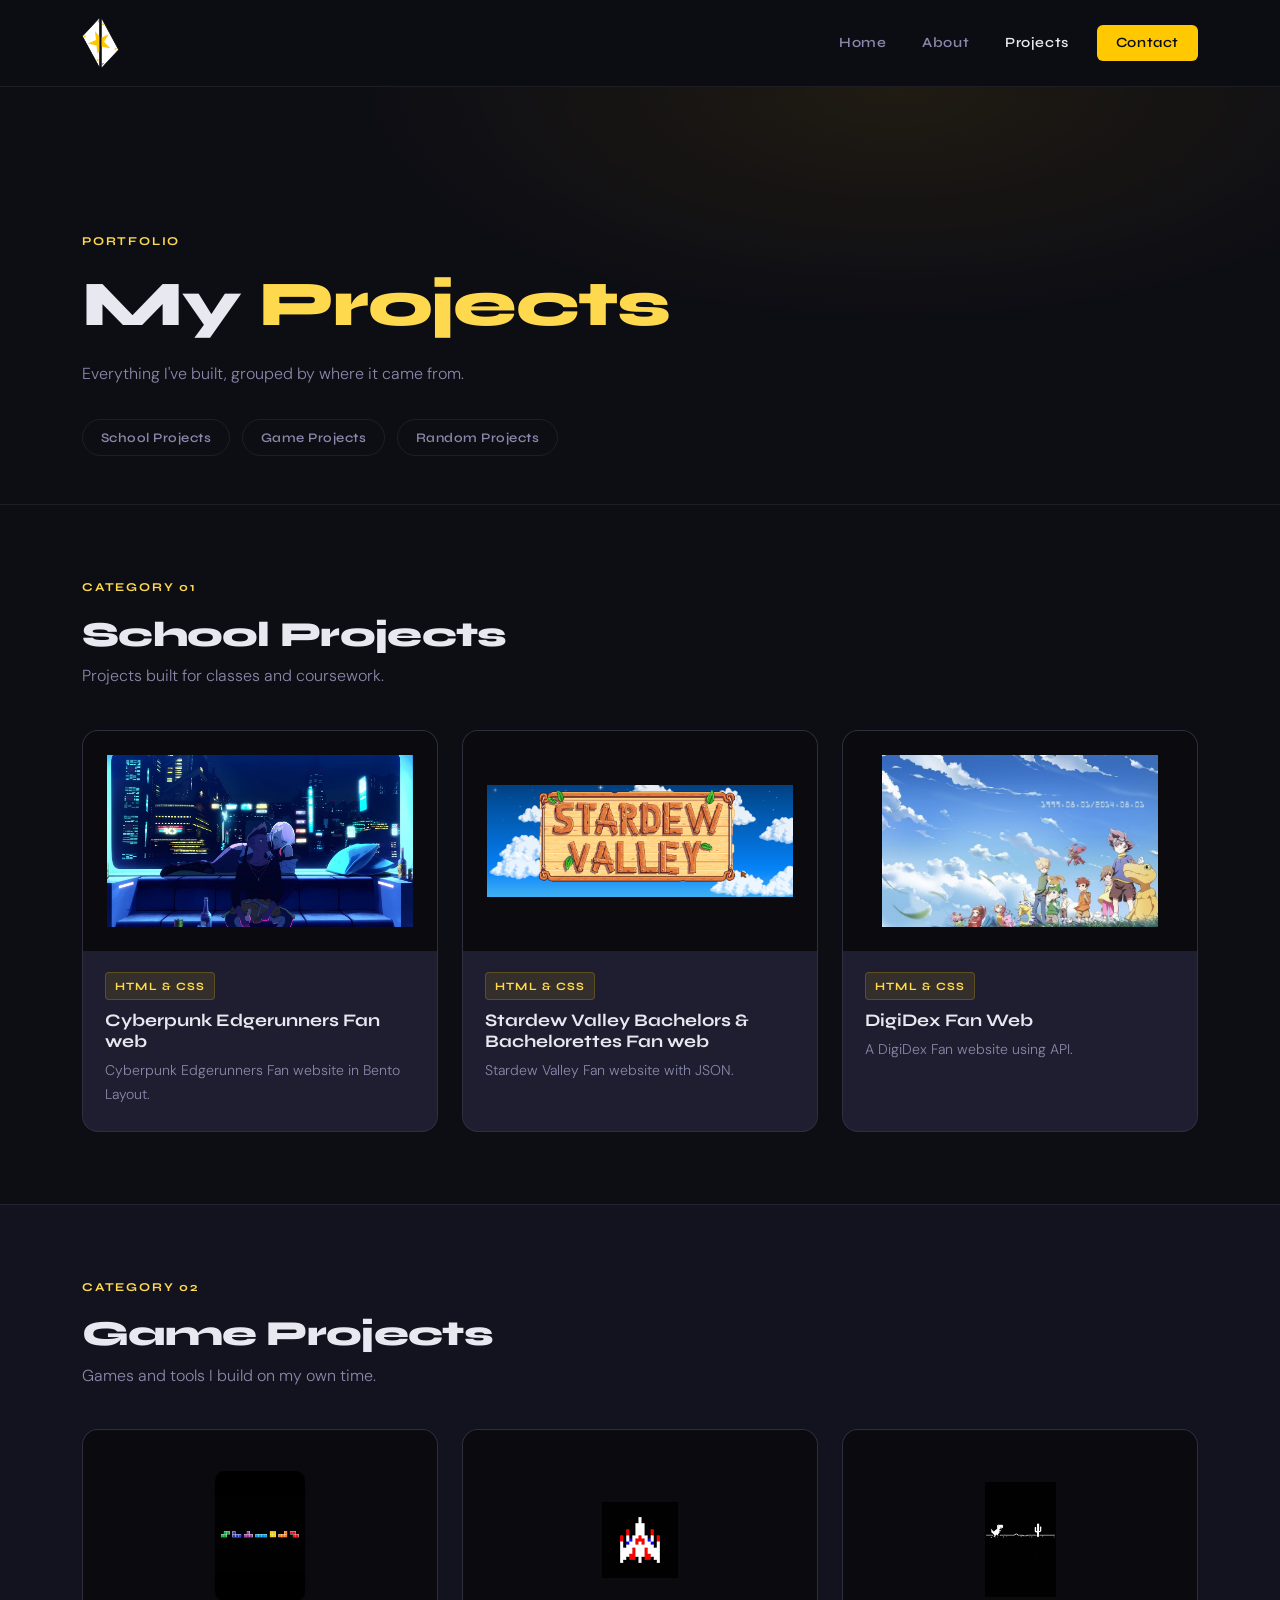
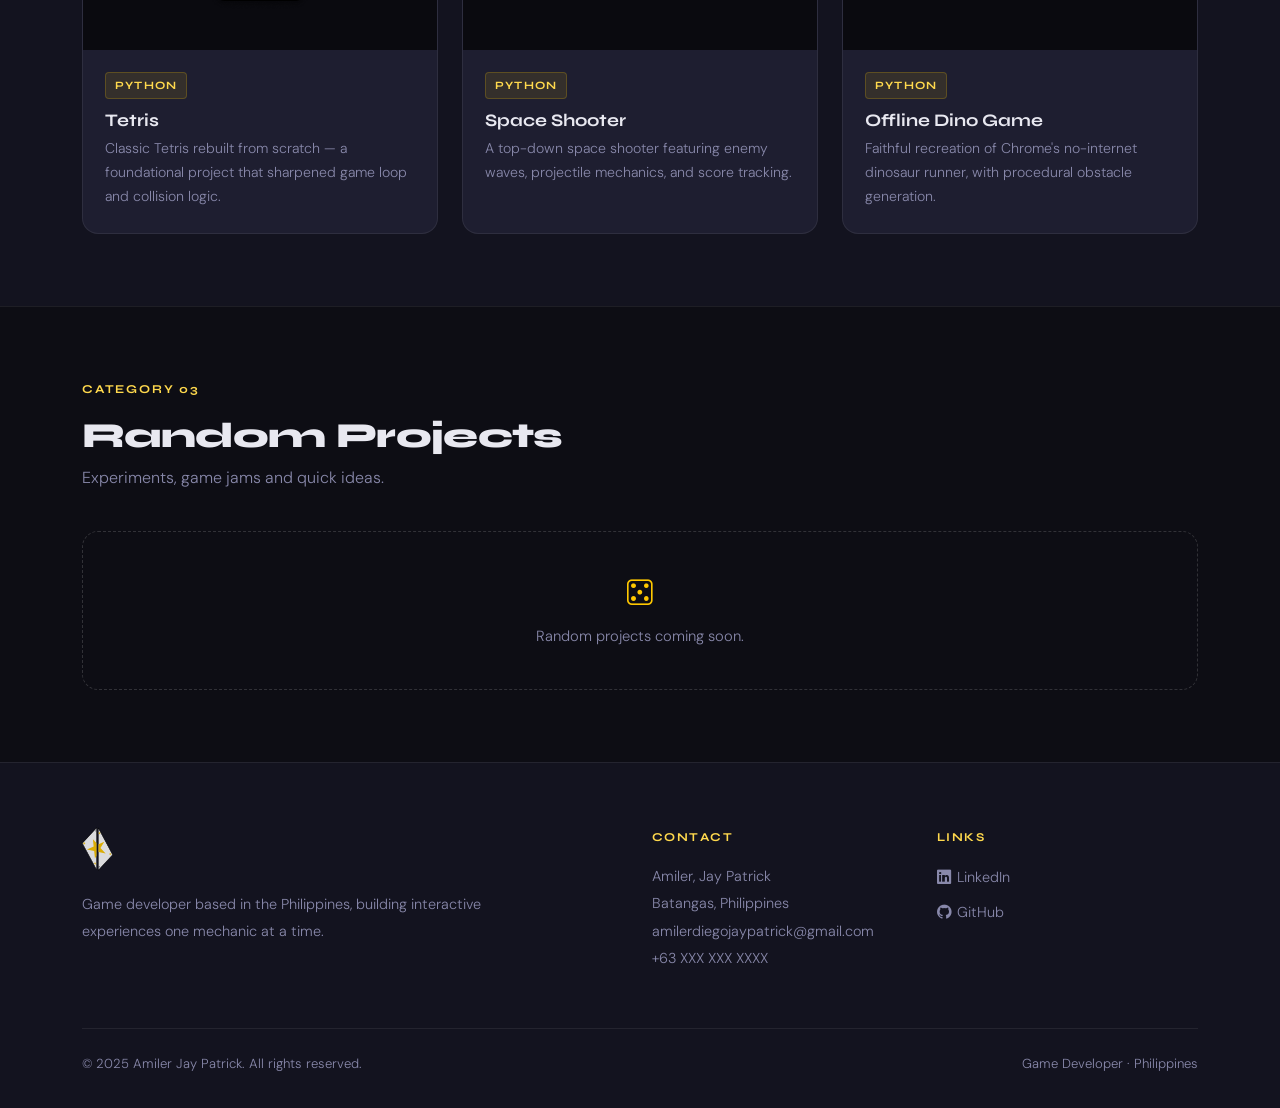
==== commit c14b178b: "Added proper link for Digidex" ====
--- a/projects.html
+++ b/projects.html
@@ -69,7 +69,7 @@
             <div class="row g-4">
                 <!-- Copy a card from the Personal section here to add a school project -->
                 <div class="col-md-4 col-sm-6">
-                    <a href="https://patrick-star-662006.github.io/Web_Dev_Activities-/ACT_1/" class="project-link" target="_blank" rel="noopener">
+                    <a style="text-decoration: none" href="https://patrick-star-662006.github.io/Web_Dev_Activities-/ACT_1/" class="project-link" target="_blank" rel="noopener">
                         <div class="project-card">
                             <div class="project-thumb">
                                 <img src="images/Cyberpunk.jpg" alt="Cyberpunk Edgerunners">
@@ -83,10 +83,10 @@
                     </a>
                 </div>
                 <div class="col-md-4 col-sm-6">
-                    <a href="https://patrick-star-662006.github.io/Web_Dev_Activities-/ACT_2/" class="project-link" target="_blank" rel="noopener">
+                    <a style="text-decoration: none" href="https://patrick-star-662006.github.io/Web_Dev_Activities-/ACT_2/" class="project-link" target="_blank" rel="noopener">
                         <div class="project-card">
                             <div class="project-thumb">
-                                <img src="images/Stardew.png" alt="Cyberpunk Edgerunners">
+                                <img src="images/Stardew.png" alt="StardewBg">
                             </div>
                             <div class="project-body">
                                 <div class="project-tag">HTML & CSS</div>
@@ -97,10 +97,10 @@
                     </a>
                 </div>
                 <div class="col-md-4 col-sm-6">
-                    <a href="https://patrick-star-662006.github.io/Web_Dev_Activities-/ACT_3/" class="project-link" target="_blank" rel="noopener">
+                    <a style="text-decoration: none" href="https://patrick-star-662006.github.io/Web_Dev_Activities-/Midterms/Index.html" class="project-link" target="_blank" rel="noopener">
                         <div class="project-card">
                             <div class="project-thumb">
-                                <img src="images/Amazing!.jpg" alt="Cyberpunk Edgerunners">
+                                <img src="images/Amazing!.jpg" alt="DigiDex">
                             </div>
                             <div class="project-body">
                                 <div class="project-tag">HTML & CSS</div>
